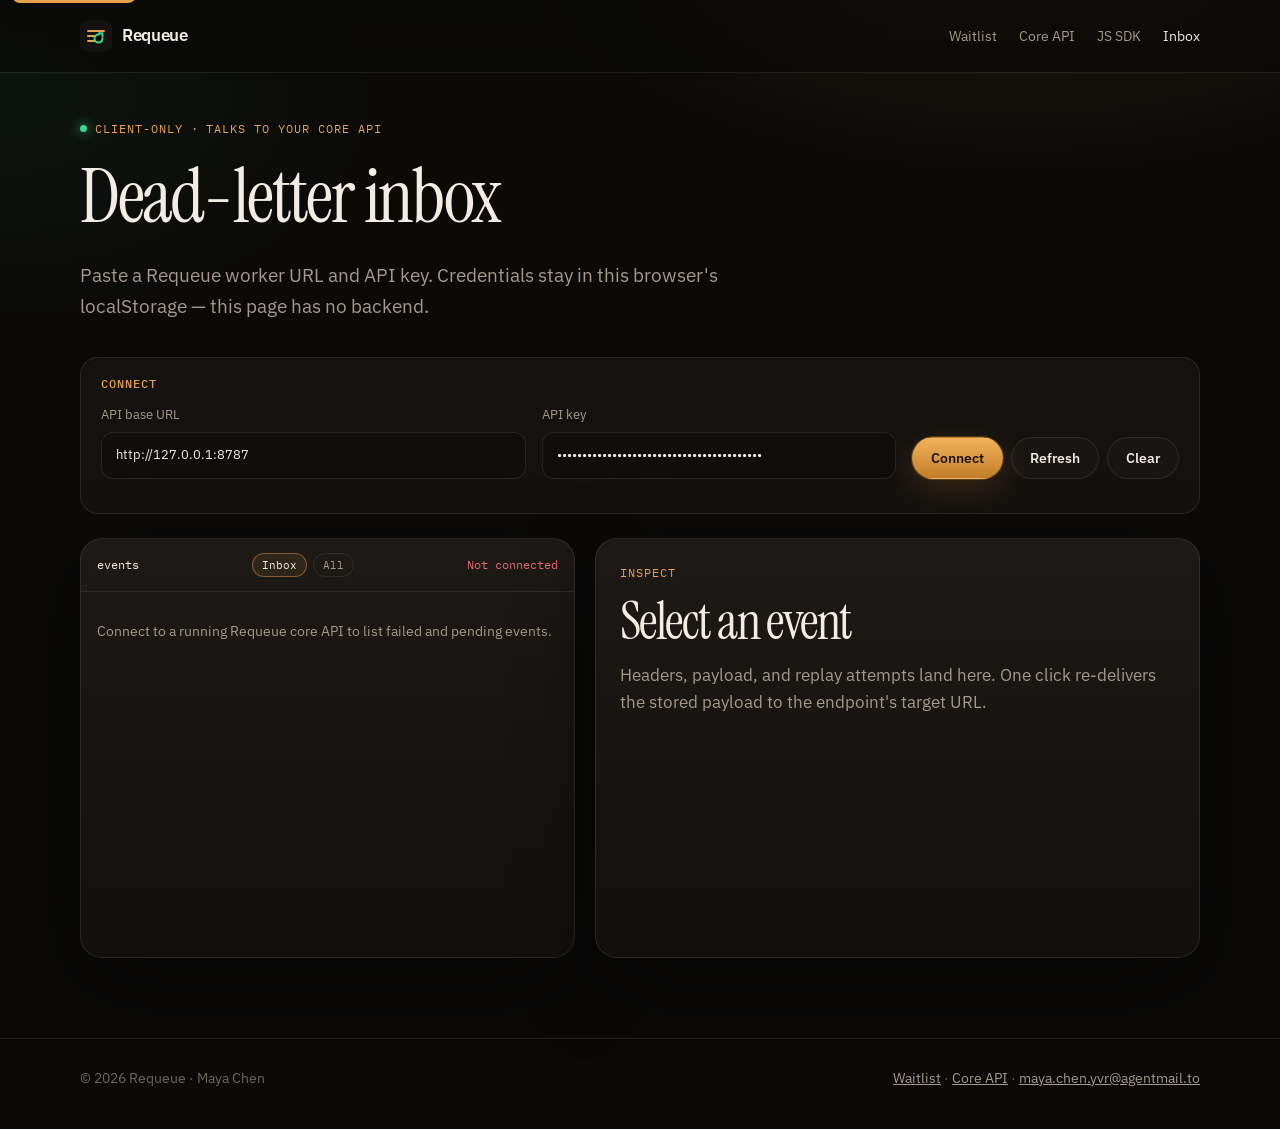
==== app.html @ 16673eb7 "Add client-only Requeue dead-letter inbox dashboard Ship app.html so operators can paste a core API " ====
<!DOCTYPE html>
<html lang="en">
<head>
  <meta charset="utf-8">
  <meta name="viewport" content="width=device-width, initial-scale=1">
  <title>Requeue — Dead-letter inbox</title>
  <meta name="description" content="Client-only Requeue dashboard. Paste a core API URL and key, then inspect and replay failed events.">
  <meta name="theme-color" content="#0b0a09">
  <meta name="robots" content="noindex">
  <link rel="icon" href="assets/favicon.svg" type="image/svg+xml">
  <link rel="preconnect" href="https://fonts.googleapis.com">
  <link rel="preconnect" href="https://fonts.gstatic.com" crossorigin>
  <link href="https://fonts.googleapis.com/css2?family=IBM+Plex+Mono:wght@400;500&family=IBM+Plex+Sans:wght@400;500;600&family=Instrument+Serif&display=swap" rel="stylesheet">
  <link rel="stylesheet" href="assets/styles.css">
  <link rel="stylesheet" href="assets/dashboard.css">
</head>
<body class="dash-body">
  <a class="skip" href="#inbox">Skip to inbox</a>
  <header class="site-header">
    <div class="wrap nav">
      <a class="brand" href="index.html">
        <svg class="brand-mark" viewBox="0 0 32 32" aria-hidden="true">
          <rect width="32" height="32" rx="8" fill="#141210"/>
          <path d="M8 11h16M8 16h10M8 21h7" stroke="#e8a04a" stroke-width="2" stroke-linecap="round"/>
          <path d="M22.5 18.5a4 4 0 1 1-3.2-3.9" stroke="#3dd68c" stroke-width="2" stroke-linecap="round"/>
          <path d="M19 13.2h3.4V16.6" stroke="#3dd68c" stroke-width="2" stroke-linecap="round" stroke-linejoin="round"/>
        </svg>
        Requeue
      </a>
      <button class="nav-toggle" id="nav-toggle" type="button" aria-expanded="false" aria-controls="nav-links">Menu</button>
      <nav class="nav-links" id="nav-links" aria-label="Primary">
        <a href="index.html">Waitlist</a>
        <a href="https://github.com/requeue-hq/requeue" rel="noreferrer">Core API</a>
        <a href="https://github.com/requeue-hq/requeue-sdk-js" rel="noreferrer">JS SDK</a>
        <span class="nav-current">Inbox</span>
      </nav>
    </div>
  </header>

  <main id="main" class="dash">
    <section class="wrap dash-intro">
      <p class="eyebrow"><span class="dot" aria-hidden="true"></span> Client-only · talks to your core API</p>
      <h1>Dead-letter inbox</h1>
      <p class="lede dash-lede">Paste a Requeue worker URL and API key. Credentials stay in this browser's localStorage — this page has no backend.</p>
    </section>

    <section class="wrap" aria-labelledby="connect-heading">
      <form class="connect" id="connect-form">
        <h2 class="connect-title" id="connect-heading">Connect</h2>
        <label class="connect-field">
          API base URL
          <input id="base-url" name="baseUrl" type="url" inputmode="url" autocomplete="off" spellcheck="false" placeholder="http://127.0.0.1:8787" required>
        </label>
        <label class="connect-field">
          API key
          <input id="api-key" name="apiKey" type="password" autocomplete="off" spellcheck="false" placeholder="rq_demo_local_dev_only_do_not_use_in_prod" required>
        </label>
        <div class="connect-actions">
          <button class="btn btn-primary" type="submit" id="connect-btn">Connect</button>
          <button class="btn btn-ghost" type="button" id="refresh-btn">Refresh</button>
          <button class="btn btn-ghost" type="button" id="clear-btn">Clear</button>
        </div>
        <p class="connect-status" id="connect-status" role="status" aria-live="polite"></p>
      </form>
    </section>

    <section class="wrap dash-shell" id="inbox">
      <div class="inbox dash-inbox">
        <div class="inbox-bar">
          <div class="inbox-title">events</div>
          <div class="dash-filters" role="tablist" aria-label="Event filter">
            <button type="button" class="filter is-active" data-filter="inbox" aria-pressed="true">Inbox</button>
            <button type="button" class="filter" data-filter="all" aria-pressed="false">All</button>
          </div>
          <div class="fail-count" id="event-count">Not connected</div>
        </div>
        <div id="event-list" class="event-list">
          <p class="empty" id="event-empty">Connect to a running Requeue core API to list failed and pending events.</p>
        </div>
      </div>

      <article class="detail" id="event-detail" aria-live="polite">
        <div class="detail-empty" id="detail-empty">
          <p class="section-kicker">Inspect</p>
          <h2>Select an event</h2>
          <p>Headers, payload, and replay attempts land here. One click re-delivers the stored payload to the endpoint's target URL.</p>
        </div>
        <div class="detail-body" id="detail-body" hidden></div>
      </article>
    </section>
  </main>

  <footer class="site-footer">
    <div class="wrap footer-row">
      <span>© <span id="year">2026</span> Requeue · Maya Chen</span>
      <span>
        <a href="index.html">Waitlist</a>
        ·
        <a href="https://github.com/requeue-hq/requeue" rel="noreferrer">Core API</a>
        ·
        <a href="mailto:maya.chen.yvr@agentmail.to">maya.chen.yvr@agentmail.to</a>
      </span>
    </div>
  </footer>
  <script src="assets/dashboard.js"></script>
</body>
</html>
---- assets/styles.css ----
:root {
  --bg: #0b0a09;
  --bg-elev: #141210;
  --bg-soft: #1b1916;
  --line: rgba(243, 236, 227, 0.1);
  --ink: #f3ece3;
  --muted: #a3998c;
  --faint: #6f675c;
  --copper: #e8a04a;
  --copper-deep: #c47d28;
  --mint: #3dd68c;
  --rose: #e86b6b;
  --shadow: 0 24px 80px rgba(0, 0, 0, 0.45);
  --radius: 18px;
  --max: 1120px;
  --font: "IBM Plex Sans", "Segoe UI", sans-serif;
  --display: "Instrument Serif", "Times New Roman", serif;
  --mono: "IBM Plex Mono", ui-monospace, monospace;
}

*,
*::before,
*::after {
  box-sizing: border-box;
}

html {
  scroll-behavior: smooth;
}

body {
  margin: 0;
  min-height: 100vh;
  background:
    radial-gradient(900px 480px at 80% -10%, rgba(232, 160, 74, 0.14), transparent 60%),
    radial-gradient(700px 420px at 0% 20%, rgba(61, 214, 140, 0.06), transparent 55%),
    var(--bg);
  color: var(--ink);
  font-family: var(--font);
  font-size: 17px;
  line-height: 1.6;
}

img,
svg {
  display: block;
}

a {
  color: inherit;
}

.skip {
  position: absolute;
  left: 12px;
  top: -40px;
  z-index: 20;
  padding: 8px 12px;
  background: var(--copper);
  color: #1a1208;
  border-radius: 8px;
}

.skip:focus {
  top: 12px;
}

.wrap {
  width: min(calc(100% - 40px), var(--max));
  margin: 0 auto;
}

.site-header {
  position: sticky;
  top: 0;
  z-index: 10;
  backdrop-filter: blur(16px);
  background: rgba(11, 10, 9, 0.72);
  border-bottom: 1px solid var(--line);
}

.nav {
  display: flex;
  align-items: center;
  justify-content: space-between;
  min-height: 72px;
  gap: 16px;
}

.brand {
  display: inline-flex;
  align-items: center;
  gap: 10px;
  text-decoration: none;
  font-weight: 600;
  letter-spacing: -0.02em;
}

.brand-mark {
  width: 32px;
  height: 32px;
}

.nav-links {
  display: flex;
  align-items: center;
  gap: 22px;
}

.nav-links a {
  text-decoration: none;
  color: var(--muted);
  font-size: 14px;
}

.nav-links a:hover,
.nav-links a:focus-visible {
  color: var(--ink);
}

.nav-toggle {
  display: none;
  border: 1px solid var(--line);
  background: transparent;
  color: var(--ink);
  border-radius: 10px;
  padding: 8px 10px;
}

.btn {
  display: inline-flex;
  align-items: center;
  justify-content: center;
  gap: 8px;
  border-radius: 999px;
  padding: 11px 18px;
  text-decoration: none;
  font-weight: 560;
  font-size: 14px;
  border: 1px solid transparent;
  cursor: pointer;
  font-family: inherit;
}

.btn-primary {
  background: linear-gradient(180deg, #f0b25c, var(--copper-deep));
  color: #1a1208;
  box-shadow: 0 0 0 1px rgba(232, 160, 74, 0.25), 0 10px 30px rgba(196, 125, 40, 0.22);
}

.btn-primary:hover {
  filter: brightness(1.05);
}

.btn-ghost {
  border-color: var(--line);
  background: rgba(255, 255, 255, 0.02);
  color: var(--ink);
}

.btn-ghost:hover {
  border-color: rgba(243, 236, 227, 0.22);
}

.hero {
  padding: 72px 0 48px;
}

.hero-grid {
  display: grid;
  grid-template-columns: 1.05fr 0.95fr;
  gap: 56px;
  align-items: center;
}

.eyebrow {
  display: inline-flex;
  align-items: center;
  gap: 8px;
  margin: 0 0 18px;
  color: var(--copper);
  font-family: var(--mono);
  font-size: 12px;
  letter-spacing: 0.08em;
  text-transform: uppercase;
}

.dot {
  width: 7px;
  height: 7px;
  border-radius: 50%;
  background: var(--mint);
  box-shadow: 0 0 12px var(--mint);
}

h1,
h2,
h3 {
  margin: 0;
  letter-spacing: -0.03em;
  line-height: 1.08;
}

h1 {
  font-family: var(--display);
  font-size: clamp(44px, 7vw, 76px);
  font-weight: 400;
}

h2 {
  font-family: var(--display);
  font-size: clamp(32px, 5vw, 52px);
  font-weight: 400;
}

h3 {
  font-size: 20px;
}

.lede,
.section-copy {
  color: var(--muted);
  max-width: 42rem;
}

.lede {
  font-size: 19px;
  margin: 22px 0 28px;
}

.hero-actions {
  display: flex;
  flex-wrap: wrap;
  gap: 12px;
  margin-bottom: 28px;
}

.trust {
  display: flex;
  flex-wrap: wrap;
  gap: 10px 18px;
  color: var(--faint);
  font-size: 13px;
}

.inbox {
  background: linear-gradient(180deg, #1c1916, #12100e);
  border: 1px solid var(--line);
  border-radius: 22px;
  box-shadow: var(--shadow);
  overflow: hidden;
}

.inbox-bar {
  display: flex;
  justify-content: space-between;
  align-items: center;
  padding: 14px 16px;
  border-bottom: 1px solid var(--line);
  font-family: var(--mono);
  font-size: 12px;
  color: var(--muted);
}

.inbox-title {
  display: flex;
  align-items: center;
  gap: 8px;
  color: var(--ink);
}

.fail-count {
  color: var(--rose);
}

.event {
  display: grid;
  grid-template-columns: 12px 1fr auto auto;
  gap: 12px;
  align-items: center;
  padding: 14px 16px;
  border-bottom: 1px solid var(--line);
}

.event:last-child {
  border-bottom: 0;
}

.event-name {
  font-family: var(--mono);
  font-size: 13px;
}

.event-meta {
  color: var(--faint);
  font-size: 12px;
  font-family: var(--mono);
}

.status {
  font-family: var(--mono);
  font-size: 11px;
  padding: 3px 7px;
  border-radius: 999px;
  border: 1px solid transparent;
}

.status-fail {
  color: #ffb4b0;
  background: rgba(232, 107, 107, 0.12);
  border-color: rgba(232, 107, 107, 0.28);
}

.replay {
  font-family: var(--mono);
  font-size: 11px;
  color: #0d1a13;
  background: var(--mint);
  border: 0;
  border-radius: 999px;
  padding: 6px 10px;
}

.section {
  padding: 88px 0;
}

.section-kicker {
  margin: 0 0 12px;
  color: var(--copper);
  font-family: var(--mono);
  font-size: 12px;
  letter-spacing: 0.08em;
  text-transform: uppercase;
}

.section-copy {
  margin: 16px 0 36px;
}

.cards,
.steps,
.audience {
  display: grid;
  gap: 16px;
}

.cards {
  grid-template-columns: repeat(3, 1fr);
}

.card,
.step,
.who {
  background: var(--bg-elev);
  border: 1px solid var(--line);
  border-radius: var(--radius);
  padding: 24px;
}

.card p,
.step p,
.who p {
  color: var(--muted);
  margin: 10px 0 0;
}

.icon {
  width: 36px;
  height: 36px;
  margin-bottom: 16px;
  color: var(--copper);
}

.problem {
  background: linear-gradient(180deg, transparent, rgba(232, 107, 107, 0.035), transparent);
}

.problem-list {
  display: grid;
  grid-template-columns: 1fr 1fr;
  gap: 16px;
}

.problem-item {
  padding: 22px;
  border-left: 3px solid var(--rose);
  background: var(--bg-elev);
  border-radius: 0 var(--radius) var(--radius) 0;
}

.problem-item strong {
  display: block;
  margin-bottom: 8px;
}

.problem-item p {
  margin: 0;
  color: var(--muted);
}

.steps {
  grid-template-columns: repeat(4, 1fr);
}

.step-num {
  font-family: var(--mono);
  font-size: 12px;
  color: var(--copper);
  margin-bottom: 12px;
}

.audience {
  grid-template-columns: repeat(3, 1fr);
}

.waitlist {
  padding-bottom: 120px;
}

.waitlist-panel {
  display: grid;
  grid-template-columns: 1fr 1fr;
  gap: 40px;
  padding: 36px;
  border-radius: 28px;
  border: 1px solid var(--line);
  background:
    radial-gradient(500px 220px at 100% 0%, rgba(232, 160, 74, 0.12), transparent 50%),
    var(--bg-elev);
}

.form {
  display: grid;
  gap: 14px;
}

label {
  display: grid;
  gap: 6px;
  font-size: 13px;
  color: var(--muted);
}

input,
select,
textarea {
  width: 100%;
  border: 1px solid var(--line);
  background: #0f0e0c;
  color: var(--ink);
  border-radius: 12px;
  padding: 12px 14px;
  font: inherit;
}

input:focus-visible,
select:focus-visible,
textarea:focus-visible,
.btn:focus-visible,
.nav-links a:focus-visible,
.nav-toggle:focus-visible {
  outline: 2px solid var(--copper);
  outline-offset: 2px;
}

.form-note,
.form-status {
  margin: 0;
  font-size: 13px;
  color: var(--faint);
}

.form-status[data-state="ok"] {
  color: var(--mint);
}

.form-status[data-state="error"] {
  color: var(--rose);
}

.form-status a {
  color: var(--copper);
}

.site-footer {
  border-top: 1px solid var(--line);
  padding: 28px 0 40px;
  color: var(--faint);
  font-size: 14px;
}

.footer-row {
  display: flex;
  justify-content: space-between;
  gap: 16px;
  flex-wrap: wrap;
}

.footer-row a {
  color: var(--muted);
}

@media (max-width: 920px) {
  .hero-grid,
  .cards,
  .steps,
  .audience,
  .waitlist-panel,
  .problem-list {
    grid-template-columns: 1fr;
  }

  .nav-toggle {
    display: inline-flex;
  }

  .nav-links {
    display: none;
    position: absolute;
    inset: 72px 20px auto;
    flex-direction: column;
    align-items: flex-start;
    padding: 16px;
    background: var(--bg-elev);
    border: 1px solid var(--line);
    border-radius: 16px;
  }

  .nav-links.is-open {
    display: flex;
  }

  .hero,
  .section {
    padding: 56px 0;
  }
}

@media (prefers-reduced-motion: reduce) {
  html {
    scroll-behavior: auto;
  }
}
---- assets/dashboard.css ----
.dash-body {
  background:
    radial-gradient(900px 480px at 80% -10%, rgba(232, 160, 74, 0.12), transparent 60%),
    radial-gradient(700px 420px at 0% 8%, rgba(61, 214, 140, 0.05), transparent 55%),
    var(--bg);
}

.nav-current {
  color: var(--ink);
  font-size: 14px;
}

.dash {
  padding-bottom: 80px;
}

.dash-intro {
  padding: 40px 0 8px;
}

.dash-lede {
  margin-bottom: 0;
}

.connect {
  display: grid;
  grid-template-columns: minmax(0, 1.2fr) minmax(0, 1fr) auto;
  gap: 14px 16px;
  align-items: end;
  margin: 28px 0 24px;
  padding: 20px;
  border: 1px solid var(--line);
  border-radius: var(--radius);
  background: var(--bg-elev);
}

.connect-title {
  grid-column: 1 / -1;
  font-family: var(--mono);
  font-size: 12px;
  letter-spacing: 0.08em;
  text-transform: uppercase;
  color: var(--copper);
  font-weight: 500;
}

.connect-field {
  min-width: 0;
}

.connect-actions {
  display: flex;
  flex-wrap: wrap;
  gap: 8px;
}

.connect-status {
  grid-column: 1 / -1;
  margin: 0;
  font-size: 13px;
  color: var(--faint);
}

.connect-status[data-state="ok"] {
  color: var(--mint);
}

.connect-status[data-state="error"] {
  color: var(--rose);
}

.connect-status[data-state="warn"] {
  color: var(--copper);
}

.dash-shell {
  display: grid;
  grid-template-columns: minmax(280px, 0.9fr) minmax(0, 1.1fr);
  gap: 20px;
  align-items: start;
}

.dash-inbox {
  min-height: 420px;
}

.dash-filters {
  display: flex;
  gap: 6px;
}

.filter {
  font-family: var(--mono);
  font-size: 11px;
  color: var(--muted);
  background: transparent;
  border: 1px solid var(--line);
  border-radius: 999px;
  padding: 4px 9px;
  cursor: pointer;
}

.filter.is-active,
.filter[aria-pressed="true"] {
  color: var(--ink);
  border-color: rgba(232, 160, 74, 0.45);
  background: rgba(232, 160, 74, 0.1);
}

.event-list {
  max-height: min(68vh, 720px);
  overflow: auto;
}

.dash-event {
  display: grid;
  grid-template-columns: 12px 1fr auto;
  gap: 12px;
  align-items: center;
  width: 100%;
  padding: 14px 16px;
  border: 0;
  border-bottom: 1px solid var(--line);
  background: transparent;
  color: inherit;
  text-align: left;
  cursor: pointer;
  font: inherit;
}

.dash-event:last-child {
  border-bottom: 0;
}

.dash-event:hover,
.dash-event:focus-visible {
  background: rgba(255, 255, 255, 0.03);
}

.dash-event.is-selected {
  background: rgba(232, 160, 74, 0.07);
}

.empty {
  margin: 0;
  padding: 28px 16px 32px;
  color: var(--muted);
  font-size: 14px;
}

.status-pending {
  color: #f0c48a;
  background: rgba(232, 160, 74, 0.12);
  border-color: rgba(232, 160, 74, 0.28);
}

.status-ok {
  color: #b6f3d4;
  background: rgba(61, 214, 140, 0.12);
  border-color: rgba(61, 214, 140, 0.28);
}

.detail {
  background: linear-gradient(180deg, #1c1916, #12100e);
  border: 1px solid var(--line);
  border-radius: 22px;
  box-shadow: var(--shadow);
  min-height: 420px;
  padding: 24px;
}

.detail-empty h2 {
  margin: 8px 0 12px;
}

.detail-empty p:last-child {
  color: var(--muted);
  margin: 0;
  max-width: 36rem;
}

.detail-head {
  display: flex;
  justify-content: space-between;
  gap: 16px;
  align-items: flex-start;
  margin-bottom: 20px;
}

.detail-id {
  font-family: var(--mono);
  font-size: 14px;
  word-break: break-all;
}

.detail-meta {
  display: grid;
  grid-template-columns: repeat(2, minmax(0, 1fr));
  gap: 12px;
  margin: 0 0 20px;
}

.meta-item {
  padding: 12px;
  border: 1px solid var(--line);
  border-radius: 12px;
  background: rgba(11, 10, 9, 0.35);
}

.meta-item dt {
  margin: 0 0 4px;
  font-family: var(--mono);
  font-size: 11px;
  letter-spacing: 0.06em;
  text-transform: uppercase;
  color: var(--faint);
}

.meta-item dd {
  margin: 0;
  font-family: var(--mono);
  font-size: 13px;
  word-break: break-word;
}

.payload,
.attempts {
  margin-top: 18px;
}

.payload h3,
.attempts h3 {
  font-family: var(--mono);
  font-size: 12px;
  letter-spacing: 0.08em;
  text-transform: uppercase;
  color: var(--copper);
  margin-bottom: 10px;
}

pre {
  margin: 0;
  padding: 14px;
  overflow: auto;
  max-height: 320px;
  border-radius: 12px;
  border: 1px solid var(--line);
  background: #0f0e0c;
  color: var(--ink);
  font-family: var(--mono);
  font-size: 12px;
  line-height: 1.5;
}

.attempt {
  padding: 12px 0;
  border-top: 1px solid var(--line);
  font-size: 13px;
  color: var(--muted);
}

.attempt:first-of-type {
  border-top: 0;
}

.detail-actions {
  display: flex;
  flex-wrap: wrap;
  gap: 8px;
  align-items: center;
}

.detail-note {
  margin: 12px 0 0;
  font-size: 13px;
  color: var(--faint);
}

.detail-note[data-state="ok"] {
  color: var(--mint);
}

.detail-note[data-state="error"] {
  color: var(--rose);
}

.replay {
  cursor: pointer;
}

.replay:disabled {
  opacity: 0.55;
  cursor: wait;
}

@media (max-width: 920px) {
  .connect,
  .dash-shell,
  .detail-meta {
    grid-template-columns: 1fr;
  }

  .dash-inbox,
  .detail {
    min-height: 0;
  }
}
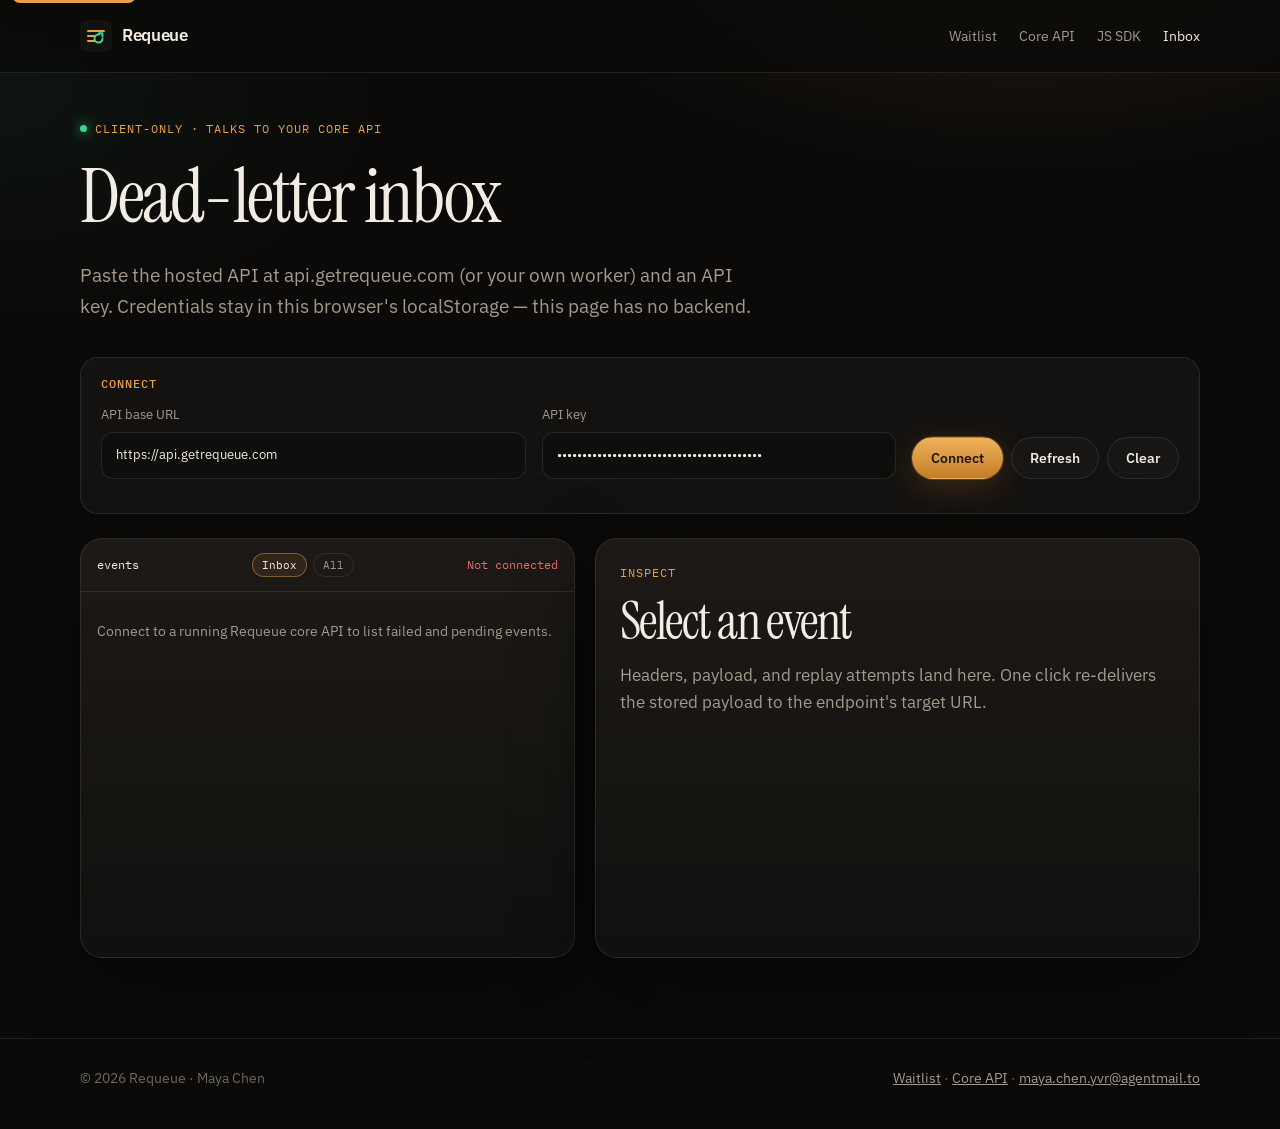
==== commit c485286d: "Point marketing site CTAs and dashboard at live product URLs Link landing CTAs to the core repo, men" ====
--- a/app.html
+++ b/app.html
@@ -41,7 +41,7 @@
     <section class="wrap dash-intro">
       <p class="eyebrow"><span class="dot" aria-hidden="true"></span> Client-only · talks to your core API</p>
       <h1>Dead-letter inbox</h1>
-      <p class="lede dash-lede">Paste a Requeue worker URL and API key. Credentials stay in this browser's localStorage — this page has no backend.</p>
+      <p class="lede dash-lede">Paste the hosted API at api.getrequeue.com (or your own worker) and an API key. Credentials stay in this browser's localStorage — this page has no backend.</p>
     </section>
 
     <section class="wrap" aria-labelledby="connect-heading">
@@ -49,7 +49,7 @@
         <h2 class="connect-title" id="connect-heading">Connect</h2>
         <label class="connect-field">
           API base URL
-          <input id="base-url" name="baseUrl" type="url" inputmode="url" autocomplete="off" spellcheck="false" placeholder="http://127.0.0.1:8787" required>
+          <input id="base-url" name="baseUrl" type="url" inputmode="url" autocomplete="off" spellcheck="false" placeholder="https://api.getrequeue.com" required>
         </label>
         <label class="connect-field">
           API key
--- a/assets/styles.css
+++ b/assets/styles.css
@@ -243,6 +243,43 @@
   font-size: 13px;
 }
 
+.trust a {
+  color: var(--muted);
+}
+
+.try-api {
+  margin-top: 22px;
+}
+
+.try-api-label {
+  margin: 0 0 8px;
+  color: var(--copper);
+  font-family: var(--mono);
+  font-size: 12px;
+  letter-spacing: 0.08em;
+  text-transform: uppercase;
+}
+
+.try-api pre {
+  margin: 0;
+  max-width: 36rem;
+  padding: 12px 14px;
+  background: var(--bg-elev);
+  border: 1px solid var(--line);
+  border-radius: 12px;
+  overflow-x: auto;
+}
+
+.try-api code {
+  font-family: var(--mono);
+  font-size: 13px;
+  color: var(--ink);
+}
+
+.step a {
+  color: var(--ink);
+}
+
 .inbox {
   background: linear-gradient(180deg, #1c1916, #12100e);
   border: 1px solid var(--line);
--- a/assets/dashboard.css
+++ b/assets/dashboard.css
@@ -84,6 +84,11 @@
   min-height: 420px;
 }
 
+.dash-inbox .inbox-bar {
+  flex-wrap: wrap;
+  gap: 8px 12px;
+}
+
 .dash-filters {
   display: flex;
   gap: 6px;
@@ -114,7 +119,7 @@
 
 .dash-event {
   display: grid;
-  grid-template-columns: 12px 1fr auto;
+  grid-template-columns: 12px 1fr auto auto;
   gap: 12px;
   align-items: center;
   width: 100%;
